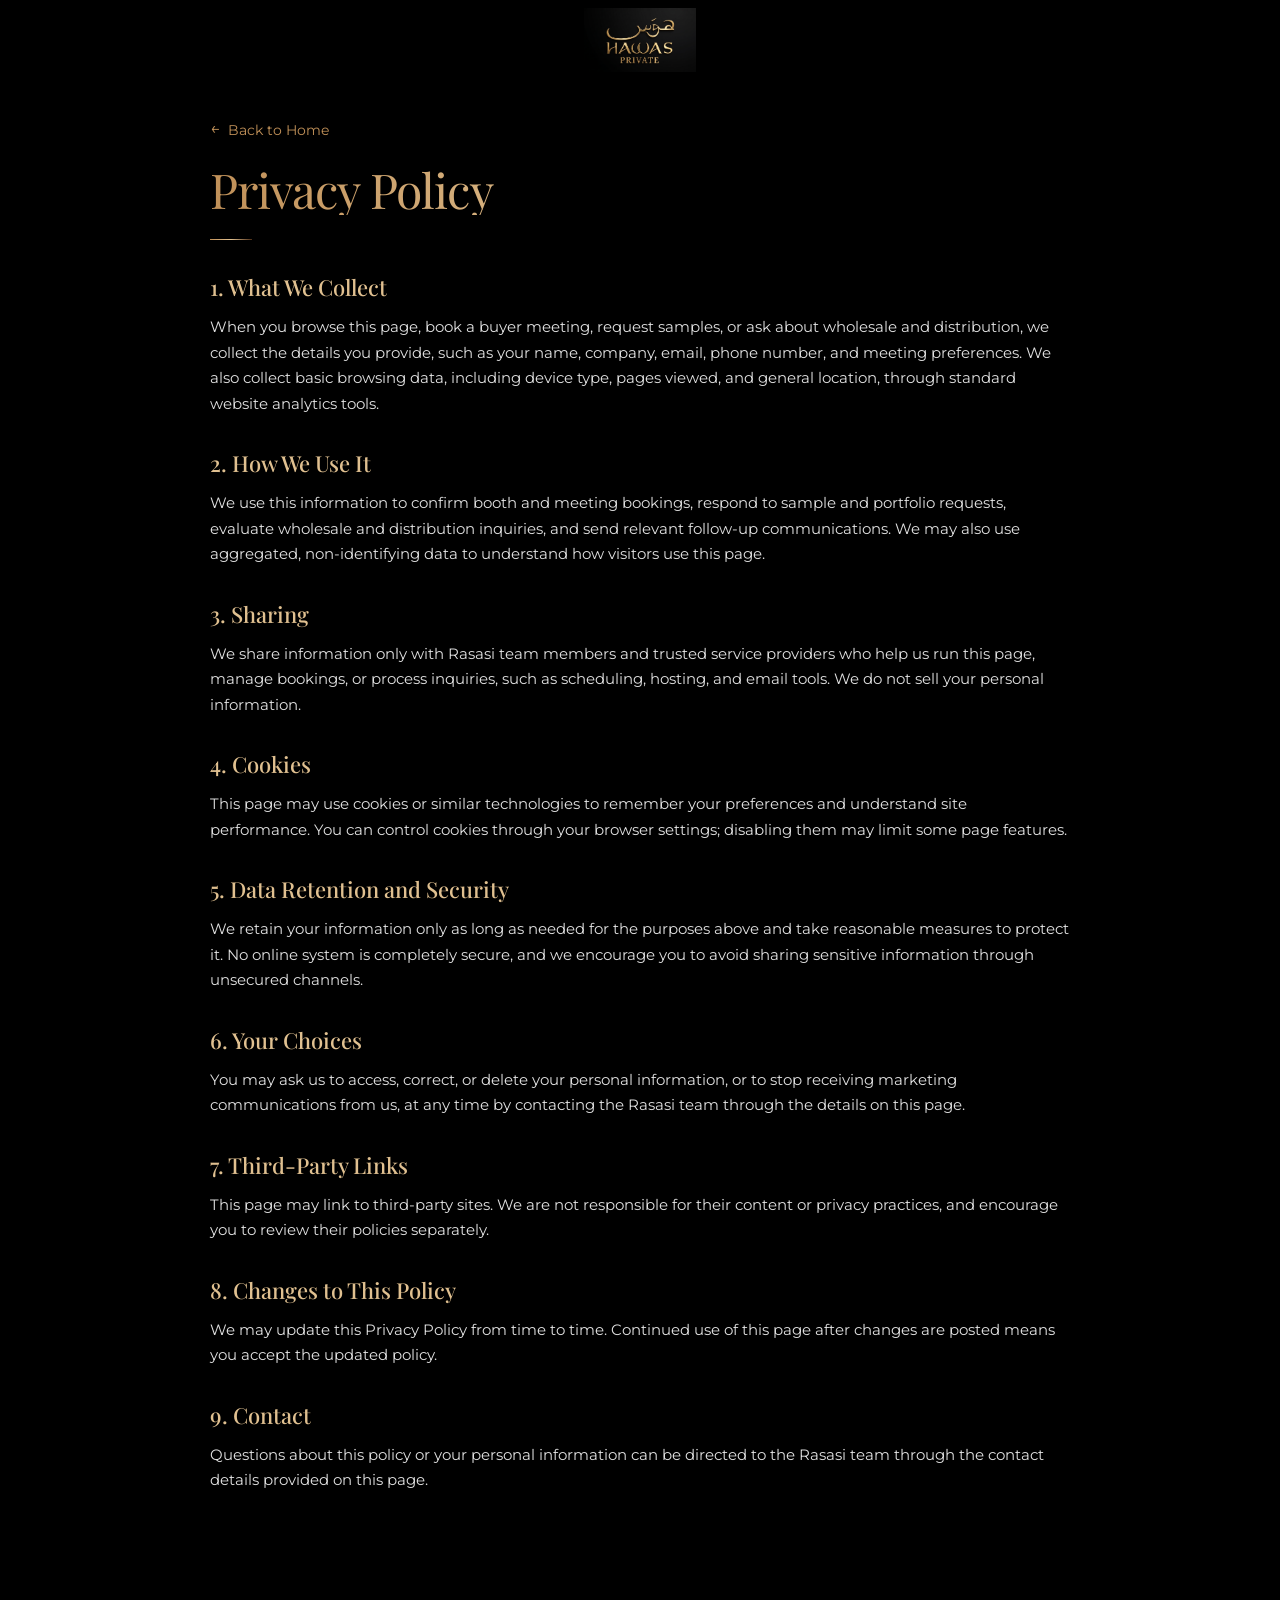
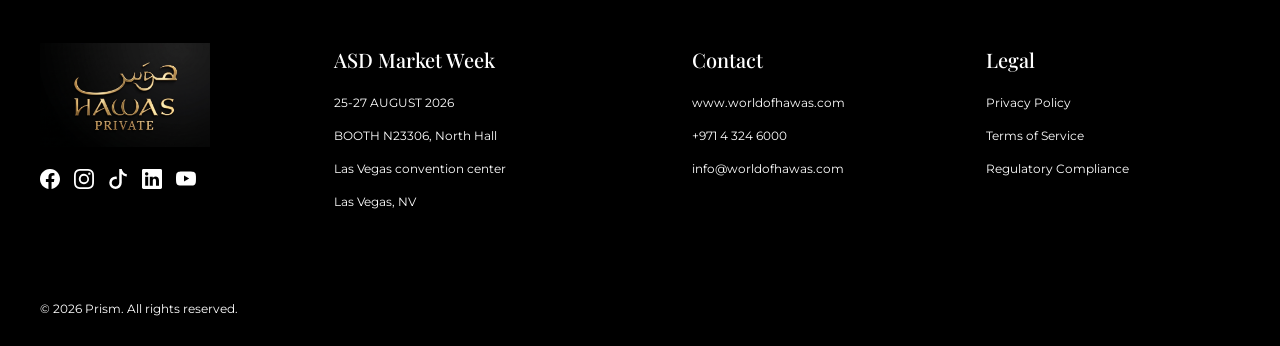
==== privacy-policy.html @ e815b828 "new changes" ====
<!doctype html>
<html lang="en">

<head>
  <meta charset="UTF-8">
  <meta name="viewport" content="width=device-width, initial-scale=1.0">
  <meta name="description" content="Privacy Policy — The World of Hawas (Rasasi Perfumes)">
  <title>Privacy Policy — The World of Hawas</title>

  <link rel="preconnect" href="https://fonts.googleapis.com">
  <link rel="preconnect" href="https://fonts.gstatic.com" crossorigin>
  <link
    href="https://fonts.googleapis.com/css2?family=Playfair+Display:ital,wght@0,400..900;1,400..900&family=Montserrat:wght@300;400;500;600&display=swap"
    rel="stylesheet">
  <link rel="stylesheet" href="styles.css">
</head>

<body>
  <svg class="svg-sprite" aria-hidden="true">
    <defs>
      <linearGradient id="gold-gradient" x1="0%" y1="0%" x2="100%" y2="0%">
        <stop offset="0%" stop-color="#C09058" />
        <stop offset="50%" stop-color="#E0C090" />
        <stop offset="100%" stop-color="#503018" />
      </linearGradient>
    </defs>
    <symbol id="icon-facebook" viewBox="0 0 16 16">
      <path
        d="M16 8.049c0-4.446-3.582-8.05-8-8.05C3.58 0-.002 3.603-.002 8.05c0 4.017 2.926 7.347 6.75 7.951v-5.625h-2.03V8.05H6.75V6.275c0-2.017 1.195-3.131 3.022-3.131.876 0 1.791.157 1.791.157v1.98h-1.009c-.993 0-1.303.621-1.303 1.258v1.51h2.218l-.354 2.326H9.25V16c3.824-.604 6.75-3.934 6.75-7.951" />
    </symbol>
    <symbol id="icon-instagram" viewBox="0 0 16 16">
      <path
        d="M8 0C5.829 0 5.556.01 4.703.048 3.85.088 3.269.222 2.76.42a3.9 3.9 0 0 0-1.417.923A3.9 3.9 0 0 0 .42 2.76C.222 3.268.087 3.85.048 4.7.01 5.555 0 5.827 0 8.001c0 2.172.01 2.444.048 3.297.04.852.174 1.433.372 1.942.205.526.478.972.923 1.417.444.445.89.719 1.416.923.51.198 1.09.333 1.942.372C5.555 15.99 5.827 16 8 16s2.444-.01 3.298-.048c.851-.04 1.434-.174 1.943-.372a3.9 3.9 0 0 0 1.416-.923c.445-.445.718-.891.923-1.417.197-.509.332-1.09.372-1.942C15.99 10.445 16 10.173 16 8s-.01-2.445-.048-3.299c-.04-.851-.175-1.433-.372-1.941a3.9 3.9 0 0 0-.923-1.417A3.9 3.9 0 0 0 13.24.42c-.51-.198-1.092-.333-1.943-.372C10.443.01 10.172 0 7.998 0zm-.717 1.442h.718c2.136 0 2.389.007 3.232.046.78.035 1.204.166 1.486.275.373.145.64.319.92.599.28.28.453.546.598.92.11.281.24.705.275 1.485.039.843.047 1.096.047 3.231s-.008 2.389-.047 3.232c-.035.78-.166 1.203-.275 1.485a2.5 2.5 0 0 1-.599.919c-.28.28-.546.453-.92.598-.28.11-.704.24-1.485.276-.843.038-1.096.047-3.232.047s-2.39-.009-3.233-.047c-.78-.036-1.203-.166-1.485-.276a2.5 2.5 0 0 1-.92-.598 2.5 2.5 0 0 1-.6-.92c-.109-.281-.24-.705-.275-1.485-.038-.843-.046-1.096-.046-3.233s.008-2.388.046-3.231c.036-.78.166-1.204.276-1.486.145-.373.319-.64.599-.92.28-.28.546-.453.92-.598.282-.11.705-.24 1.485-.276.738-.034 1.024-.044 2.515-.045zm4.988 1.328a.96.96 0 1 0 0 1.92.96.96 0 0 0 0-1.92m-4.27 1.122a4.109 4.109 0 1 0 0 8.217 4.109 4.109 0 0 0 0-8.217m0 1.441a2.667 2.667 0 1 1 0 5.334 2.667 2.667 0 0 1 0-5.334" />
    </symbol>
    <symbol id="icon-x" viewBox="0 0 16 16">
      <path
        d="M12.6.75h2.454l-5.36 6.142L16 15.25h-4.937l-3.867-5.07-4.425 5.07H.316l5.733-6.57L0 .75h5.063l3.495 4.633L12.6.75Zm-.86 13.028h1.36L4.323 2.145H2.865z" />
    </symbol>
    <symbol id="icon-linkedin" viewBox="0 0 16 16">
      <path
        d="M0 1.146C0 .513.526 0 1.175 0h13.65C15.474 0 16 .513 16 1.146v13.708c0 .633-.526 1.146-1.175 1.146H1.175C.526 16 0 15.487 0 14.854zm4.943 12.248V6.169H2.542v7.225zm-1.2-8.212c.837 0 1.358-.554 1.358-1.248-.015-.709-.52-1.248-1.342-1.248S2.4 3.226 2.4 3.934c0 .694.521 1.248 1.327 1.248zm4.908 8.212V9.359c0-.216.016-.432.08-.586.173-.431.568-.878 1.232-.878.869 0 1.216.662 1.216 1.634v3.865h2.401V9.25c0-2.22-1.184-3.252-2.764-3.252-1.274 0-1.845.7-2.165 1.193v.025h-.016l.016-.025V6.169h-2.4c.03.678 0 7.225 0 7.225z" />
    </symbol>
    <symbol id="icon-youtube" viewBox="0 0 16 16">
      <path
        d="M8.051 1.999h.089c.822.003 4.987.033 6.11.335a2.01 2.01 0 0 1 1.415 1.42c.101.38.172.883.22 1.402l.01.104.022.26.008.104c.065.914.073 1.77.074 1.957v.075c-.001.194-.01 1.108-.082 2.06l-.008.105-.009.104c-.05.572-.124 1.14-.235 1.558a2.01 2.01 0 0 1-1.415 1.42c-1.16.312-5.569.334-6.18.335h-.142c-.309 0-1.587-.006-2.927-.052l-.17-.006-.087-.004-.171-.007-.171-.007c-1.11-.049-2.167-.128-2.654-.26a2.01 2.01 0 0 1-1.415-1.419c-.111-.417-.185-.986-.235-1.558L.09 9.82l-.008-.104A31 31 0 0 1 0 7.68v-.123c.002-.215.01-.958.064-1.778l.007-.103.003-.052.008-.104.022-.26.01-.104c.048-.519.119-1.023.22-1.402a2.01 2.01 0 0 1 1.415-1.42c.487-.13 1.544-.21 2.654-.26l.17-.007.172-.006.086-.003.171-.007A100 100 0 0 1 7.858 2zM6.4 5.209v4.818l4.157-2.408z" />
    </symbol>
    <symbol id="icon-tiktok" viewBox="0 0 16 16">
      <path
        d="M9 0h1.98c.144.715.54 1.617 1.235 2.512C12.895 3.396 13.9 4 15 4v2.02c-.752 0-1.503-.2-2.188-.57-.686-.37-.992-.78-1.812-1.45V11a5 5 0 1 1-5-5c.346 0 .684.035 1.01.103V8.18A3.001 3.001 0 1 0 9 11V0z" />
    </symbol>
  </svg>

  <header class="site-header">
    <a href="index.html" class="header-logo" aria-label="The World of Hawas home">
      <img src="assets/hawas-private.jpg" alt="Hawas Private">
    </a>
  </header>

  <main class="texture-section">
    <div class="texture-overlay"></div>
    <div class="page-shell legal-content">
      <a href="index.html" class="back-link"><span class="back-arrow">&larr;</span> Back to Home</a>
      <h1 class="section-title">Privacy Policy</h1>
      <div class="gold-rule"></div>

      <h2>1. What We Collect</h2>
      <p>When you browse this page, book a buyer meeting, request samples, or ask about wholesale and distribution, we collect the details you provide, such as your name, company, email, phone number, and meeting preferences. We also collect basic browsing data, including device type, pages viewed, and general location, through standard website analytics tools.</p>

      <h2>2. How We Use It</h2>
      <p>We use this information to confirm booth and meeting bookings, respond to sample and portfolio requests, evaluate wholesale and distribution inquiries, and send relevant follow-up communications. We may also use aggregated, non-identifying data to understand how visitors use this page.</p>

      <h2>3. Sharing</h2>
      <p>We share information only with Rasasi team members and trusted service providers who help us run this page, manage bookings, or process inquiries, such as scheduling, hosting, and email tools. We do not sell your personal information.</p>

      <h2>4. Cookies</h2>
      <p>This page may use cookies or similar technologies to remember your preferences and understand site performance. You can control cookies through your browser settings; disabling them may limit some page features.</p>

      <h2>5. Data Retention and Security</h2>
      <p>We retain your information only as long as needed for the purposes above and take reasonable measures to protect it. No online system is completely secure, and we encourage you to avoid sharing sensitive information through unsecured channels.</p>

      <h2>6. Your Choices</h2>
      <p>You may ask us to access, correct, or delete your personal information, or to stop receiving marketing communications from us, at any time by contacting the Rasasi team through the details on this page.</p>

      <h2>7. Third-Party Links</h2>
      <p>This page may link to third-party sites. We are not responsible for their content or privacy practices, and encourage you to review their policies separately.</p>

      <h2>8. Changes to This Policy</h2>
      <p>We may update this Privacy Policy from time to time. Continued use of this page after changes are posted means you accept the updated policy.</p>

      <h2>9. Contact</h2>
      <p>Questions about this policy or your personal information can be directed to the Rasasi team through the contact details provided on this page.</p>
    </div>
  </main>

  <footer class="site-footer texture-section">
    <div class="texture-overlay"></div>
    <div class="page-shell footer-shell">
      <div class="footer-logo-column">
        <img src="assets/hawas-private.jpg" alt="Hawas Private">
        <div class="socials footer-socials" aria-label="Social links">
          <a href="https://www.facebook.com/profile.php?id=61593603328161" target="_blank" rel="noopener noreferrer" aria-label="Facebook"><svg>
              <use href="#icon-facebook"></use>
            </svg></a>
          <a href="https://www.instagram.com/worldofhawas/" target="_blank" rel="noopener noreferrer" aria-label="Instagram"><svg>
              <use href="#icon-instagram"></use>
            </svg></a>
          <a href="https://www.tiktok.com/@world.of.hawas?_r=1&amp;_t=ZS-993n6PqvIQe" target="_blank" rel="noopener noreferrer" aria-label="TikTok"><svg>
              <use href="#icon-tiktok"></use>
            </svg></a>
          <a href="https://www.linkedin.com/company/world-of-hawas" target="_blank" rel="noopener noreferrer" aria-label="LinkedIn"><svg>
              <use href="#icon-linkedin"></use>
            </svg></a>
          <a href="#" aria-label="YouTube"><svg>
              <use href="#icon-youtube"></use>
            </svg></a>
        </div>
      </div>
      <div class="footer-block">
        <h3>ASD Market Week</h3>
        <p>25-27 AUGUST 2026</p>
        <p>BOOTH N23306, North Hall</p>
        <p>Las Vegas convention center</p>
        <p>Las Vegas, NV</p>
      </div>
      <div class="footer-block">
        <h3>Contact</h3>
        <p><a href="https://www.worldofhawas.com" target="_blank" rel="noopener noreferrer">www.worldofhawas.com</a></p>
        <p><a href="tel:+97143246000">+971 4 324 6000</a></p>
        <p><a href="mailto:info@worldofhawas.com">info@worldofhawas.com</a></p>
      </div>
      <div class="footer-block">
        <h3>Legal</h3>
        <p><a href="privacy-policy.html">Privacy Policy</a></p>
        <p><a href="terms-of-service.html">Terms of Service</a></p>
        <p><a href="regulatory-compliance.html">Regulatory Compliance</a></p>
      </div>
      <div class="footer-bottom">
        <p>© 2026 Prism. All rights reserved.</p>
      </div>
    </div>
  </footer>
</body>

</html>
---- styles.css ----
:root {
  --gold: #C09058;
  --gold-light: #E0C090;
  --bronze: #503018;
  --black: #000000;
  --white: #ffffff;
  --display: "Playfair Display";
  --body: "Montserrat", Arial, sans-serif;
}

* {
  box-sizing: border-box;
}

html {
  scroll-behavior: smooth;
  background: #fff;
  overflow-x: hidden;
}

body {
  margin: 0;
  overflow-x: hidden;
  background: var(--black);
  color: #fff;
  font-family: var(--body);
  font-weight: 400;
  -webkit-font-smoothing: antialiased;
  text-rendering: optimizeLegibility;
}

button,
input,
textarea,
select {
  font: inherit;
}

button,
a {
  -webkit-tap-highlight-color: transparent;
}

a {
  color: inherit;
  text-decoration: none;
}

img {
  display: block;
  max-width: 100%;
}

.svg-sprite {
  position: absolute;
  width: 0;
  height: 0;
  overflow: hidden;
}

.sr-only {
  position: absolute !important;
  width: 1px !important;
  height: 1px !important;
  padding: 0 !important;
  margin: -1px !important;
  overflow: hidden !important;
  clip: rect(0, 0, 0, 0) !important;
  white-space: nowrap !important;
  border: 0 !important;
}

.page-shell {
  position: relative;
  z-index: 2;
  width: calc(100% - 80px);
  max-width: 1500px;
  margin: 0 auto;
}

.site-header {
  position: fixed;
  top: 0;
  left: 0;
  right: 0;
  width: 100%;
  z-index: 100;
  height: 80px;
  display: grid;
  place-items: center;
  background:
    linear-gradient(rgba(0, 0, 0, .82), rgba(0, 0, 0, .82)),
    url("assets/texture.jpg") center 62% / cover no-repeat;
  backdrop-filter: blur(10px);
  -webkit-backdrop-filter: blur(10px);
  box-shadow: 0 4px 20px rgba(0, 0, 0, 0.4);
}

.header-logo {
  width: 112px;
  height: 64px;
  overflow: hidden;
  background: #080808;
}

.header-logo img {
  width: 100%;
  height: 100%;
  object-fit: cover;
  object-position: center;
}

.texture-section {
  position: relative;
  isolation: isolate;
  background: url("assets/texture.jpg") center / cover no-repeat;
}

.texture-overlay {
  position: absolute;
  inset: 0;
  z-index: 0;
  background: rgba(0, 0, 0, .44);
  backdrop-filter: blur(2.4px);
}

.hero-section {
  position: relative;
  isolation: isolate;
  min-height: 790px;
  overflow: hidden;
  background: url("assets/hawas-ring.JPG") center bottom / cover no-repeat;
}

@media (min-width: 1440px) {
  .hero-section {
    background-size: auto 100%;
  }
}

.hero-shade {
  display: none;
}

.hero-inner {
  min-height: 790px;
  display: grid;
  grid-template-columns: minmax(0, .92fr) minmax(430px, .74fr);
  align-items: center;
  gap: 92px;
  padding-top: 80px;
  padding-bottom: 76px;
}

.hero-copy {
  max-width: 520px;
}

.display-title,
.section-title,
.faq-heading,
.faq-question,
.footer-block h3 {
  font-family: var(--display);
}

.desktop-title-lines {
  display: inline;
}

.mobile-title-lines {
  display: none;
}

.display-title {
  margin: 0 0 26px;
  background: linear-gradient(90deg, #C09058 0%, #E0C090 50%, #503018 100%);
  -webkit-background-clip: text;
  -webkit-text-fill-color: transparent;
  background-clip: text;
  font-size: 56px;
  line-height: 1.2;
  font-weight: 400;
  letter-spacing: -.025em;
}

.hero-copy>p {
  max-width: 510px;
  margin: 0 0 25px;
  font-size: 16px;
  line-height: 1.5;
}

.hero-copy>p+p {
  max-width: 520px;
  margin-top: 22px;
}

.gold-button {
  appearance: none;
  border: 0;
  min-height: 52px;
  display: inline-flex;
  align-items: center;
  justify-content: center;
  gap: 14px;
  padding: 0 28px;
  color: #070707;
  background: linear-gradient(90deg, #C09058 0%, #E0C090 50%, #503018 100%);
  cursor: pointer;
  transition: filter .2s ease, transform .2s ease;
  font-weight: 500 !important;
}

.gold-button:hover {
  filter: brightness(1.08);
}

.gold-button:active {
  transform: translateY(1px);
}

.gold-button:focus-visible {
  outline: 2px solid #fff;
  outline-offset: 3px;
}

.gold-button svg {
  width: 20px;
  height: 20px;
  fill: none;
  stroke: currentColor;
  stroke-width: 1.7;
  stroke-linecap: round;
  stroke-linejoin: round;
}

.gold-button svg.whatsapp-icon {
  fill: currentColor;
  stroke: none;
}

.hero-whatsapp {
  margin-top: 10px;
  min-width: 256px;
}

.mobile-form-whatsapp {
  display: none;
}

.lead-form {
  width: 100%;
  max-width: 505px;
  justify-self: end;
  display: grid;
  gap: 14px;
}

.lead-form input,
.lead-form select,
.lead-form textarea,
.phone-field {
  width: 100%;
  min-height: 56px;
  border: 1px solid rgba(255, 255, 255, .3);
  border-radius: 0;
  background: rgba(0, 0, 0, .45);
  backdrop-filter: blur(4px);
  -webkit-backdrop-filter: blur(4px);
  color: #fff;
  outline: none;
}

.lead-form input,
.lead-form select,
.lead-form textarea {
  padding: 0 16px;
}

.lead-form textarea {
  min-height: 86px;
  padding-top: 15px;
  resize: vertical;
}

.lead-form input::placeholder,
.lead-form textarea::placeholder {
  color: rgba(255, 255, 255, .94);
  opacity: 1;
}

.custom-select-wrapper {
  position: relative;
  width: 100%;
}

.custom-select-trigger {
  width: 100%;
  min-height: 56px;
  border: 1px solid rgba(255, 255, 255, .3);
  border-radius: 0;
  background: rgba(0, 0, 0, .45);
  backdrop-filter: blur(4px);
  -webkit-backdrop-filter: blur(4px);
  color: rgba(255, 255, 255, .94);
  padding: 0 16px;
  display: flex;
  align-items: center;
  justify-content: space-between;
  cursor: pointer;
  text-align: left;
  transition: border-color 0.2s ease, background-color 0.2s ease;
}

.custom-select-trigger:focus,
.custom-select-wrapper.is-open .custom-select-trigger {
  border-color: var(--gold-light);
  background: rgba(0, 0, 0, .85);
  outline: none;
}

.custom-select-arrow {
  width: 16px;
  height: 16px;
  fill: none;
  stroke: var(--gold);
  stroke-width: 2;
  stroke-linecap: round;
  stroke-linejoin: round;
  transition: transform 0.2s ease;
  flex-shrink: 0;
}

.custom-select-wrapper.is-open .custom-select-arrow {
  transform: rotate(180deg);
}

.custom-select-options {
  position: absolute;
  top: calc(100% + 4px);
  left: 0;
  right: 0;
  z-index: 99;
  background: #111111;
  border: 1px solid rgba(255, 255, 255, .25);
  box-shadow: 0 10px 30px rgba(0, 0, 0, .9);
  list-style: none;
  margin: 0;
  padding: 4px 0;
  display: none;
  max-height: 240px;
  overflow-y: auto;
}

.custom-select-wrapper.is-open .custom-select-options {
  display: block;
}

.custom-select-option {
  padding: 12px 16px;
  font-size: 14px;
  color: rgba(255, 255, 255, .9);
  cursor: pointer;
  transition: background 0.15s ease, color 0.15s ease;
}

.custom-select-option.is-placeholder {
  color: rgba(255, 255, 255, .6);
}

.custom-select-option:hover,
.custom-select-option.is-selected {
  background: linear-gradient(90deg, #C09058 0%, #E0C090 100%);
  color: #000000;
  font-weight: 500;
}

.lead-form input:focus,
.lead-form select:focus,
.lead-form textarea:focus,
.phone-field:focus-within {
  border-color: var(--gold-light);
  background: rgba(0, 0, 0, .85);
}

.form-row {
  display: grid;
  grid-template-columns: 1fr 1fr;
  gap: 14px;
}

.phone-field {
  display: flex;
  align-items: center;
  overflow: hidden;
}

.phone-field span {
  padding-left: 16px;
  white-space: nowrap;
  color: #fff;
  background: transparent;
  display: flex;
  align-items: center;
  height: 100%;
  backdrop-filter: blur(4px);
}

.phone-field input {
  border: 0;
  background: transparent;
  min-width: 0;
  padding-left: 8px;
  height: 100%;
  color: #fff;
  flex: 1;
}

.form-submit {
  width: 100%;
  margin-top: 2px;
}

.discovery-section {
  min-height: 600px;
  padding: 60px 0;
}

.discovery-grid {
  min-height: 482px;
  display: grid;
  grid-template-columns: 1fr 1.1fr;
  gap: 60px;
}

.logo-panel-wrap {
  width: 100%;
  max-width: 620px;
  height: 470px;
  overflow: hidden;
}

.logo-panel {
  width: 100%;
  height: 100%;
  object-fit: cover;
  object-position: center;
}

.discovery-copy {
  padding-top: 1px;
}

.section-title {
  margin: 0;
  background: linear-gradient(90deg, #C09058 0%, #E0C090 50%, #503018 100%);
  -webkit-background-clip: text;
  -webkit-text-fill-color: transparent;
  background-clip: text;
  font-size: 48px;
  line-height: 1.1;
  font-weight: 400;
  letter-spacing: -.02em;
}

.gold-rule {
  width: 42px;
  height: 1px;
  margin: 24px 0 0;
  background: linear-gradient(90deg, #C09058 0%, #E0C090 50%, #503018 100%);
}

.discovery-list {
  display: grid;
  gap: 16px;
  margin: 0;
  padding: 0;
  list-style: none;
  margin-top: 24px;
}

.discovery-list li {
  display: flex;
  align-items: center;
  gap: 17px;
  font-family: var(--display);
  font-size: 18px;
  line-height: 1.5;
}

.discovery-list svg {
  width: 21px;
  height: 21px;
  flex: 0 0 21px;
  fill: none;
  stroke: #fff;
  stroke-width: 1.8;
  stroke-linecap: round;
  stroke-linejoin: round;
}

.discovery-icon {
  width: 21px;
  height: 21px;
  flex: 0 0 21px;
  object-fit: contain;
  display: block;
}

.partnership-section {
  min-height: 275px;
  padding: 45px 0 0px;
  background-position: center 58%;
}

.partnership-title {
  text-align: center;
  margin-bottom: 66px;
}

.partnership-grid {
  display: grid;
  grid-template-columns: repeat(7, minmax(0, 1fr));
  gap: 22px;
}

.partner-item {
  min-width: 0;
  text-align: center;
  color: var(--gold);
}

.partner-item svg,
.partner-item img {
  width: 36px;
  height: 36px;
  margin: 0 auto 17px;
  display: block;
  object-fit: contain;
}

.partner-item svg {
  fill: none;
  stroke: url(#gold-gradient);
  stroke-width: 1.7;
  stroke-linecap: round;
  stroke-linejoin: round;
}

.partner-item p {
  margin: 0;
  color: #fff;
  font-family: var(--display);
  font-size: 18px;
  line-height: 1.5;
}

.cards-section {
  min-height: 630px;
  padding: 70px 0 78px;
  background-position: center 45%;
}

.cards-grid {
  display: grid;
  grid-template-columns: 1fr 1fr;
  gap: 40px;
}

.glass-card {
  min-height: 480px;
  display: flex;
  flex-direction: column;
  align-items: stretch;
  justify-content: flex-start;
  border: 1px solid rgba(255, 255, 255, .22);
  background: rgba(0, 0, 0, .14);
  padding: 47px 48px 39px;
  text-align: center;
}

.card-title {
  font-size: 47px;
  line-height: 1.2;
}

.glass-card>p {
  margin: 23px auto 27px;
  font-size: 14px;
  line-height: 1.5;
  max-width: 520px;
}

.map-card iframe,
.map-card img {
  width: 100%;
  height: 205px;
  border: 0;
  object-fit: cover;
  margin: 0 auto 24px;
}

.card-button {
  width: 100%;
  min-height: 52px;
  margin-top: auto;
}

.whatsapp-card {
  padding-left: 35px;
  padding-right: 35px;
}

.whatsapp-card>p {
  max-width: 500px;
  margin-bottom: 28px;
}

.whatsapp-message {
  min-height: 106px;
  display: flex;
  align-items: center;
  text-align: left;
  padding: 16px 18px;
  border: 1px solid rgba(255, 255, 255, .9);
  border-radius: 9px;
  font-size: 14px;
  line-height: 1.5;
}

.consent-row {
  position: relative;
  display: grid;
  grid-template-columns: 24px 1fr;
  align-items: center;
  gap: 14px;
  margin: 25px 0 25px;
  text-align: left;
  font-size: 14px;
  line-height: 1.5;
  cursor: pointer;
}

.consent-row input {
  position: absolute;
  opacity: 0;
  pointer-events: none;
}

.custom-checkbox {
  width: 24px;
  height: 24px;
  border: 2px solid #fff;
  background: transparent;
  display: grid;
  place-items: center;
}

.consent-row input:checked+.custom-checkbox::after {
  content: "";
  width: 12px;
  height: 12px;
  background: #ffffff;
}


.consent-row input:focus-visible+.custom-checkbox {
  outline: 2px solid var(--gold);
  outline-offset: 3px;
}

.consent-error {
  min-height: 18px;
  margin: 8px 0 -19px !important;
  color: #ffd7ca;
  font-size: 12px !important;
  line-height: 1.5;
}

.awaits-section {
  width: 100%;
  min-height: 420px;
  display: grid;
  grid-template-columns: minmax(0, 37%) minmax(0, 63%);
  background: var(--black);
  overflow: hidden;
}

.awaits-copy {
  display: grid;
  align-items: center;
  background-position: 20% center;
}

.awaits-copy-inner {
  position: relative;
  z-index: 2;
  width: min(500px, calc(100% - 80px));
  margin: 0 auto;
}

.awaits-copy .section-title {
  font-size: 48px;
  line-height: 1.2;
}

.awaits-copy p {
  margin: 25px 0 33px;
  font-size: 16px;
  line-height: 1.5;
}

.awaits-image {
  background: url("assets/Awaits.png") center 40% / cover no-repeat;
  height: 420px;
}

.faq-section {
  color: #060606;
  background: linear-gradient(90deg, #C09058 0%, #E0C090 50%, #503018 100%);
}

.faq-shell {
  padding: 48px 0 45px;
}

.faq-heading {
  margin: 0 0 32px;
  text-align: center;
  font-size: 44px;
  line-height: 1.2;
  font-weight: 400;
  letter-spacing: -.02em;
}

.faq-item {
  border-bottom: 1px solid rgba(68, 39, 20, .25);
}

.faq-question {
  width: 100%;
  display: grid;
  grid-template-columns: 1fr auto;
  align-items: center;
  gap: 30px;
  padding: 18px 0 16px;
  border: 0;
  background: transparent;
  color: #060606;
  text-align: left;
  font-size: 24px;
  line-height: 1.4;
  font-weight: 400;
  cursor: pointer;
}

.faq-chevron {
  width: 20px;
  height: 20px;
  fill: none;
  stroke: currentColor;
  stroke-width: 2;
  stroke-linecap: round;
  stroke-linejoin: round;
  transition: transform .2s ease;
}

.faq-item.is-open .faq-chevron {
  transform: rotate(180deg);
}

.faq-item.is-open.visual-down .faq-chevron {
  transform: none;
}

.faq-answer {
  overflow: hidden;
  max-height: 0;
  transition: max-height .3s ease;
}

.faq-item.is-open .faq-answer {
  max-height: 260px;
}

.faq-answer p {
  margin: 4px 0 22px;
  font-size: 16px;
  line-height: 1.5;
  font-weight: 400;
}

.site-footer {
  min-height: 309px;
  padding: 54px 0 28px;
  background-position: center 74%;
}

.site-footer .texture-overlay {
  background: rgba(0, 0, 0, .6);
}

.footer-shell {
  display: grid;
  grid-template-columns: 1fr 1.25fr 1fr 1fr;
  gap: 40px;
  align-items: start;
}

.footer-socials {
  margin-top: 22px;
  flex-wrap: wrap;
  justify-content: flex-start;
}

.footer-logo-column img {
  width: 170px;
  height: 104px;
  object-fit: cover;
}

.footer-block h3 {
  margin: 3px 0 20px;
  font-size: 20px;
  line-height: 1.4;
  font-weight: 500;
}

.footer-block p {
  margin: 0 0 15px;
  font-size: 12px;
  line-height: 1.5;
}

.footer-block a:hover,
.footer-bottom a:hover {
  color: var(--gold-light);
}

.socials {
  display: flex;
  gap: 14px;
  align-items: center;
}

.socials a {
  width: 20px;
  height: 20px;
  display: grid;
  place-items: center;
  color: #fff;
  transition: color 0.2s ease;
}

.socials a:hover {
  color: var(--gold-light);
}

.socials a svg {
  width: 20px;
  height: 20px;
  fill: currentColor;
  stroke: none;
  display: block;
}

.footer-bottom {
  grid-column: 1 / -1;
  display: flex;
  justify-content: flex-start;
  align-items: center;
  gap: 30px;
  margin-top: 34px;
  font-size: 12px;
  line-height: 1.5;
}

.footer-bottom p {
  margin: 0;
}

.toast {
  position: fixed;
  z-index: 100;
  left: 50%;
  bottom: 24px;
  max-width: calc(100% - 32px);
  padding: 12px 18px;
  transform: translate(-50%, 24px);
  opacity: 0;
  pointer-events: none;
  color: #111;
  background: var(--gold-light);
  box-shadow: 0 10px 35px rgba(0, 0, 0, .35);
  transition: opacity .2s ease, transform .2s ease;
  font-size: 14px;
  line-height: 1.5;
}

.toast.is-visible {
  opacity: 1;
  transform: translate(-50%, 0);
}

@media (max-width: 1023px) {
  .page-shell {
    width: min(900px, calc(100% - 48px));
  }

  .hero-inner {
    grid-template-columns: 1fr 420px;
    gap: 35px;
  }

  .discovery-grid {
    gap: 40px;
  }

  .partnership-grid {
    gap: 12px;
  }

  .partner-item p {
    font-size: 15px;
  }

  .glass-card {
    padding-left: 28px;
    padding-right: 28px;
  }

  .footer-shell {
    gap: 35px;
  }
}

@media (min-width: 768px) and (max-width: 1200px) {
  .awaits-copy.texture-section {
    padding-left: 12%;
  }
}

@media (max-width: 767px) {
  .page-shell {
    width: calc(100% - 48px);
  }

  .desktop-break {
    display: none;
  }

  .site-header {
    height: 80px;
  }

  .header-logo {
    width: 106px;
    height: 62px;
  }

  .hero-section {
    min-height: 680px;
    background-size: auto 800px;
    background-position: center top;
  }


  .hero-inner {
    min-height: 680px;
    display: block;
    padding-top: 116px;
    padding-bottom: 40px;
  }

  .hero-copy {
    max-width: 100%;
  }

  .desktop-title-lines {
    display: none;
  }

  .mobile-title-lines {
    display: inline;
    font-weight: 400 !important;
  }

  .display-title {
    margin-bottom: 28px;
    font-size: 40px;
    line-height: 1.2;
    letter-spacing: -.018em;

  }

  .hero-copy>p {
    margin-bottom: 24px;
    font-size: 15px;
    line-height: 1.5;
  }

  .hero-copy>p+p {
    margin-top: 25px;
    font-size: 15px;
  }

  .hero-whatsapp {
    min-width: 0;
    width: 258px;
    margin-top: 10px;
    padding-left: 18px;
    padding-right: 18px;
    font-size: 15px;
  }

  .lead-form {
    display: grid;
    margin-top: 36px;
  }

  .form-row {
    grid-template-columns: 1fr;
  }

  .mobile-form-whatsapp {
    display: flex !important;
    width: 100%;
    margin-top: 4px;
  }

  .discovery-section {
    min-height: 0;
    padding: 44px 0 35px;
    background-position: 48% center;
  }

  .discovery-section .texture-overlay,
  .partnership-section .texture-overlay,
  .cards-section .texture-overlay {
    background: rgba(0, 0, 0, .43);
    backdrop-filter: blur(2.3px);
  }

  .discovery-grid {
    min-height: 0;
    display: block;
  }

  .logo-panel-wrap {
    max-width: none;
    height: 340px;
  }

  .logo-panel {
    object-fit: cover;
  }

  .discovery-copy {
    padding-top: 44px;
  }

  .section-title {
    font-size: 32px;
    line-height: 1.3;
  }

  .gold-rule {
    margin: 22px 0 20px;
  }

  .discovery-list {
    gap: 23px;
  }

  .discovery-list li {
    gap: 15px;
    font-size: 16px;
    line-height: 1.5;
  }

  .discovery-list svg {
    width: 21px;
    height: 21px;
    flex-basis: 21px;
  }

  .partnership-section {
    min-height: 0;
    padding: 20px 0 60px;
    background-position: 52% 55%;
  }

  .partnership-title {
    max-width: 330px;
    margin: 0 auto 67px;
    text-align: center;
    font-size: 32px;
    line-height: 1.3;
  }

  .partnership-grid {
    display: grid;
    grid-template-columns: 1fr 1fr;
    gap: 40px 10px;
  }

  .partner-item svg,
  .partner-item img {
    width: 43px;
    height: 43px;
    margin-bottom: 26px;
    margin-left: auto;
    margin-right: auto;
  }

  .partner-item p {
    font-size: 18px;
    line-height: 1.5;
  }

  .cards-section {
    min-height: 0;
    padding: 30px 0 40px;
    background-position: 50% 44%;
  }

  .cards-grid {
    display: grid;
    grid-template-columns: 1fr;
    gap: 38px;
  }

  .glass-card {
    min-height: 0;
    padding: 47px 24px 39px;
  }

  .card-title {
    font-size: 32px;
    line-height: 1.3;
  }

  .glass-card>p {
    margin: 25px auto 27px;
    font-size: 16px;
    line-height: 1.5;
  }

  .map-card iframe,
  .map-card img {
    height: 180px;
    margin-bottom: 25px;
  }

  .card-button {
    min-height: 53px;
    padding-left: 16px;
    padding-right: 16px;
  }

  .whatsapp-card {
    padding-top: 48px;
    padding-bottom: 39px;
  }

  .whatsapp-card>p {
    margin-bottom: 28px;
  }

  .whatsapp-message {
    min-height: 132px;
    padding: 17px 16px;
    font-size: 14px;
    line-height: 1.5;
  }

  .consent-row {
    grid-template-columns: 24px 1fr;
    gap: 16px;
    margin: 26px 0 26px;
    font-size: 14px;
    line-height: 1.5;
  }

  .awaits-section {
    min-height: 350px;
    display: block;
    position: relative;
    background: url("assets/hawas-ring.JPG") center top / auto 430px no-repeat;
  }

  .awaits-section::before {
    content: "";
    position: absolute;
    inset: 0;
    background: rgba(0, 0, 0, .2);
  }

  .awaits-copy {
    min-height: 350px;
    display: grid;
    background: transparent;
  }

  .awaits-copy .texture-overlay {
    display: none;
  }

  .awaits-copy-inner {
    width: calc(100% - 48px);
    text-align: center;
    margin: 0 auto;
  }

  .awaits-copy .section-title {
    font-size: 32px;
    line-height: 1.3;
  }

  .awaits-copy p {
    margin: 25px 0 31px;
    font-size: 16px;
    line-height: 1.5;
  }

  .awaits-copy .gold-button {
    width: 100%;
  }

  .awaits-image {
    display: none;
  }

  .faq-shell {
    min-height: 0;
    width: calc(100% - 48px);
    padding: 50px 0 36px;
  }

  .faq-heading {
    max-width: 330px;
    margin: 0 auto 28px;
    font-size: 40px;
    line-height: 1.2;
  }

  .faq-question {
    gap: 16px;
    padding: 33px 0 16px;
    font-size: 20px;
    line-height: 1.4;
  }

  .faq-chevron {
    width: 20px;
    height: 20px;
  }

  .faq-item.is-open .faq-answer {
    max-height: 620px;
  }

  .faq-answer p {
    margin: 3px 0 28px;
    font-size: 14px;
    line-height: 1.5;
  }

  .site-footer {
    min-height: 0;
    padding: 41px 0 40px;
    background-position: 44% center;
  }

  .site-footer .texture-overlay {
    background: rgba(0, 0, 0, .63);
  }

  .footer-shell {
    display: block;
    width: calc(100% - 48px);
  }

  .footer-logo-column img {
    width: 172px;
    height: 112px;
    margin-bottom: 18px;
  }

  .footer-socials {
    margin-top: 0;
    margin-bottom: 36px;
  }

  .footer-block {
    margin-bottom: 44px;
  }

  .footer-block h3 {
    margin: 0 0 23px;
    font-size: 20px;
    line-height: 1.4;
  }

  .footer-block p {
    margin-bottom: 18px;
    font-size: 12px;
    line-height: 1.5;
  }


  .socials {
    justify-content: flex-start;
    gap: 14px;
  }


  .footer-bottom {
    display: block;
    margin-top: 0;
    font-size: 12px;
    line-height: 1.5;
  }


  .footer-bottom nav {
    display: grid;
    gap: 24px;
  }
}

@media (max-width: 374px) {

  .page-shell,
  .faq-shell,
  .footer-shell,
  .awaits-copy-inner {
    width: calc(100% - 36px);
  }

  .display-title {
    font-size: 32px;
  }

  .section-title,
  .partnership-title {
    font-size: 41px;
  }

  .faq-heading {
    font-size: 28px;
  }

  .faq-question {
    font-size: 20px;
    font-weight: 500;
  }
}

@media (prefers-reduced-motion: reduce) {
  html {
    scroll-behavior: auto;
  }

  *,
  *::before,
  *::after {
    transition-duration: .01ms !important;
    animation-duration: .01ms !important;
    animation-iteration-count: 1 !important;
  }
}

/* Legal / Policy Pages */
.legal-content {
  max-width: 860px;
  margin: 0 auto;
  padding: 120px 0 80px;
}

.legal-content h2 {
  font-family: var(--display);
  font-size: 22px;
  color: var(--gold-light);
  margin: 32px 0 12px;
  font-weight: 500;
}

.legal-content p,
.legal-content ul {
  font-size: 15px;
  line-height: 1.7;
  color: rgba(255, 255, 255, .88);
  margin: 0 0 16px;
}

.legal-content ul {
  padding-left: 22px;
}

.legal-content li {
  margin-bottom: 8px;
}

.back-link {
  display: inline-flex;
  align-items: center;
  gap: 8px;
  color: var(--gold);
  font-size: 14px;
  margin-bottom: 24px;
  transition: color 0.2s ease;
  text-decoration: none;
}

.back-link .back-arrow {
  display: inline-flex;
  align-items: center;
  justify-content: center;
  font-size: 17px;
  line-height: 1;
  transform: translateY(-1px);
}

.back-link:hover {
  color: var(--gold-light);
}
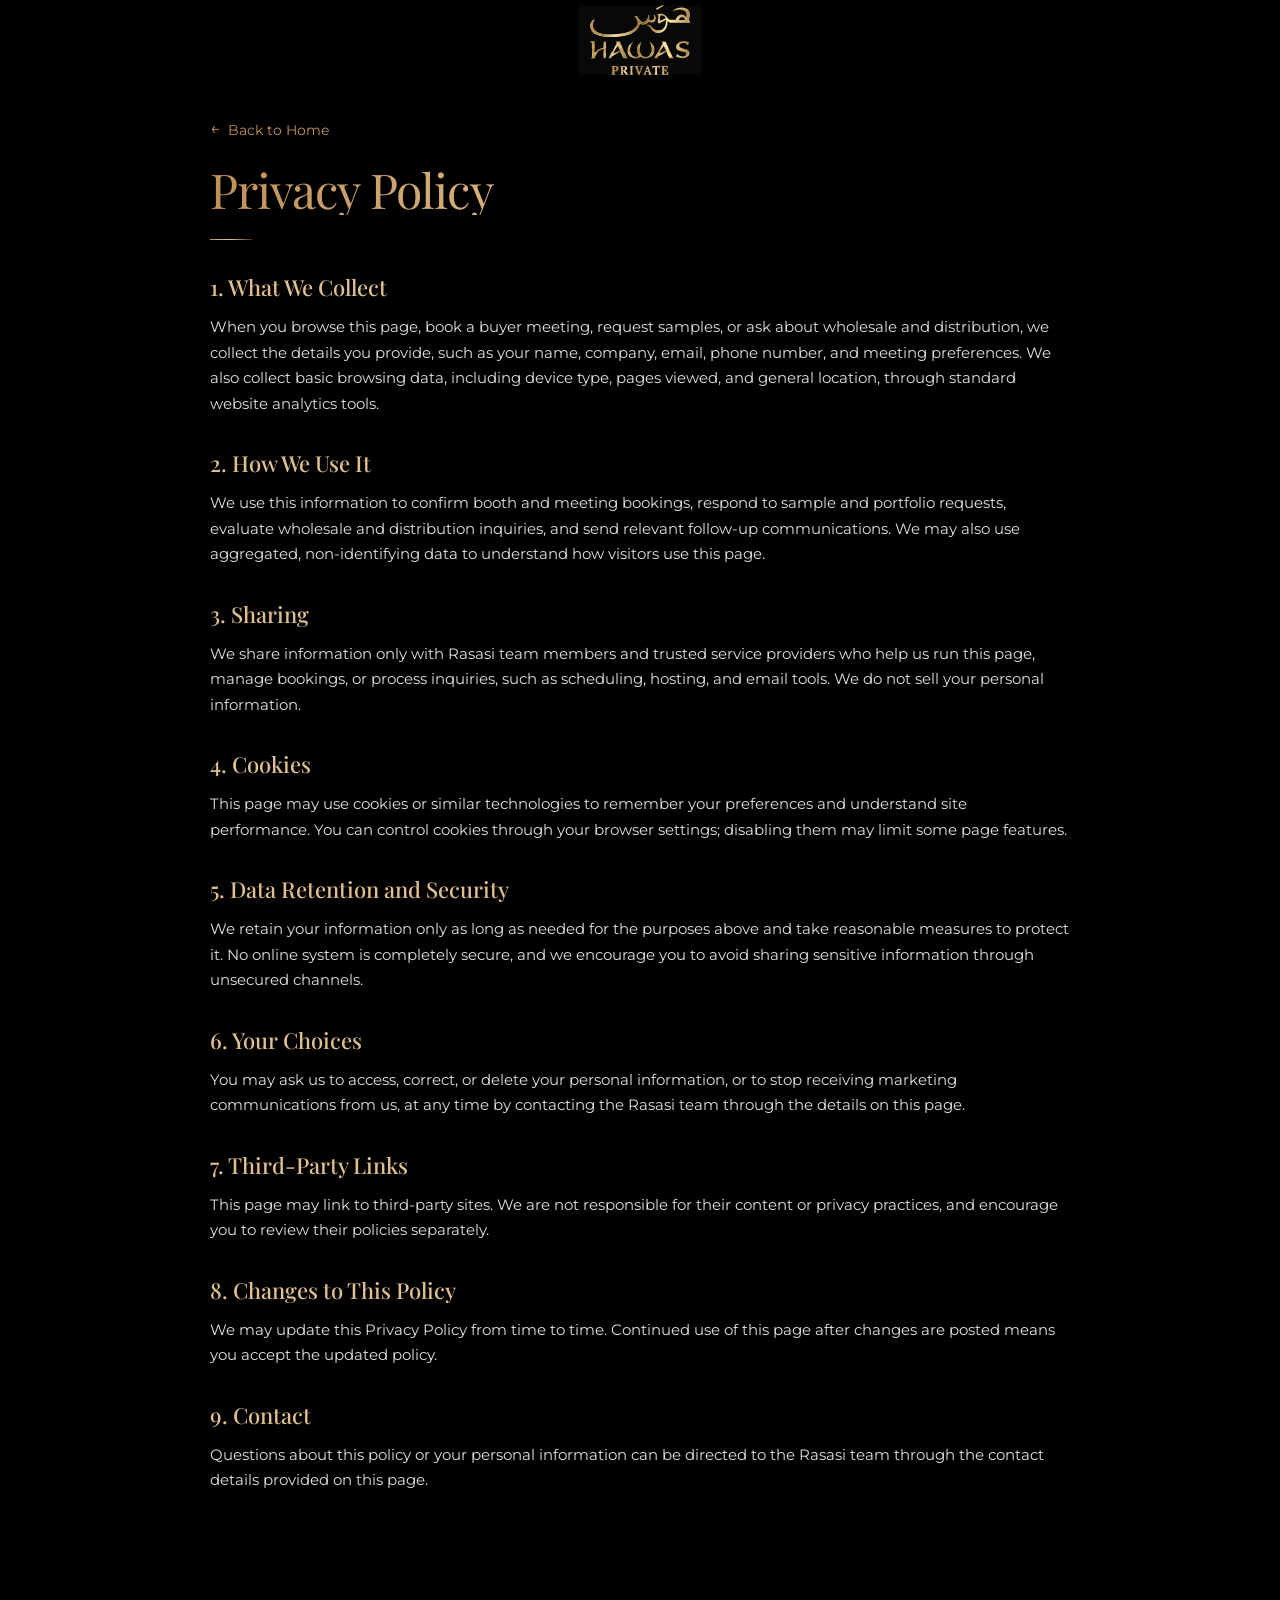
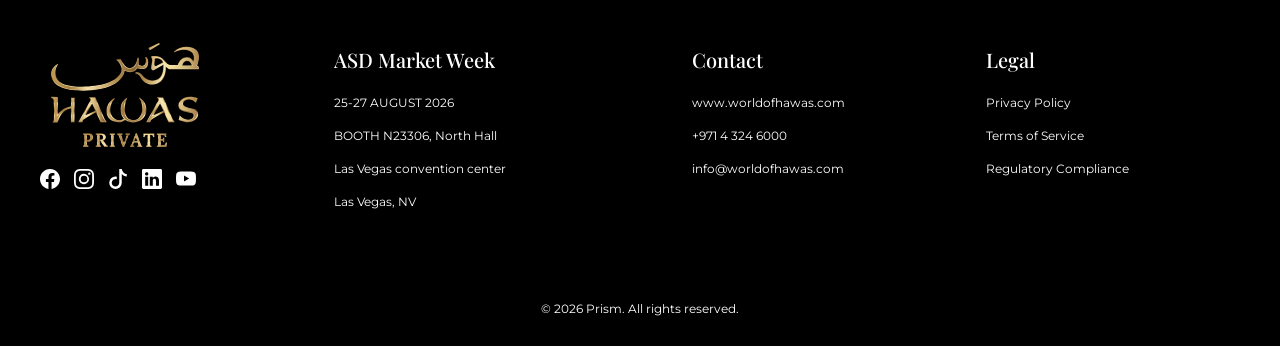
==== commit fc3c7082: "git push origin  main" ====
--- a/privacy-policy.html
+++ b/privacy-policy.html
@@ -52,7 +52,7 @@
 
   <header class="site-header">
     <a href="index.html" class="header-logo" aria-label="The World of Hawas home">
-      <img src="assets/hawas-private.jpg" alt="Hawas Private">
+      <img src="assets/Hawas Logo.svg" alt="Hawas Private">
     </a>
   </header>
 
@@ -96,7 +96,7 @@
     <div class="texture-overlay"></div>
     <div class="page-shell footer-shell">
       <div class="footer-logo-column">
-        <img src="assets/hawas-private.jpg" alt="Hawas Private">
+        <img src="assets/Hawas Logo.svg" alt="Hawas Private">
         <div class="socials footer-socials" aria-label="Social links">
           <a href="https://www.facebook.com/profile.php?id=61593603328161" target="_blank" rel="noopener noreferrer" aria-label="Facebook"><svg>
               <use href="#icon-facebook"></use>
--- a/styles.css
+++ b/styles.css
@@ -97,8 +97,8 @@
 }
 
 .header-logo {
-  width: 112px;
-  height: 64px;
+  width: 124px;
+  height: 70px;
   overflow: hidden;
   background: #080808;
 }
@@ -106,7 +106,7 @@
 .header-logo img {
   width: 100%;
   height: 100%;
-  object-fit: cover;
+  object-fit: contain;
   object-position: center;
 }
 
@@ -255,6 +255,7 @@
   justify-self: end;
   display: grid;
   gap: 14px;
+  scroll-margin-top: 100px;
 }
 
 .lead-form input,
@@ -276,6 +277,26 @@
 .lead-form select,
 .lead-form textarea {
   padding: 0 16px;
+}
+
+.required-field {
+  position: relative;
+  display: block;
+}
+
+.required-mark {
+  position: absolute;
+  top: 50%;
+  right: 14px;
+  color: #ff3b30;
+  transform: translateY(-50%);
+  pointer-events: none;
+  font-weight: 600;
+  line-height: 1;
+}
+
+.required-field input {
+  padding-right: 28px;
 }
 
 .lead-form textarea {
@@ -391,30 +412,39 @@
 }
 
 .phone-field {
-  display: flex;
+  position: relative;
+  display: grid;
+  grid-template-columns: 30% 70%;
   align-items: center;
   overflow: hidden;
 }
 
-.phone-field span {
-  padding-left: 16px;
-  white-space: nowrap;
+.country-code-select {
+  width: 100%;
+  min-height: 54px;
+  border: 0;
+  background: transparent;
   color: #fff;
-  background: transparent;
-  display: flex;
-  align-items: center;
-  height: 100%;
-  backdrop-filter: blur(4px);
+  padding: 0 8px 0 12px;
+}
+
+.country-code-select option {
+  color: #000;
 }
 
 .phone-field input {
   border: 0;
   background: transparent;
   min-width: 0;
-  padding-left: 8px;
+  padding-left: 10px;
   height: 100%;
   color: #fff;
-  flex: 1;
+  width: 100%;
+  padding-right: 28px;
+}
+
+.phone-required-mark {
+  right: 14px;
 }
 
 .form-submit {
@@ -439,12 +469,15 @@
   max-width: 620px;
   height: 470px;
   overflow: hidden;
+  display: grid;
+  place-items: center;
 }
 
 .logo-panel {
   width: 100%;
   height: 100%;
-  object-fit: cover;
+  display: block;
+  object-fit: contain;
   object-position: center;
 }
 
@@ -526,9 +559,14 @@
 }
 
 .partner-item {
+  appearance: none;
+  border: 0;
+  background: transparent;
+  padding: 0;
   min-width: 0;
   text-align: center;
   color: var(--gold);
+  cursor: pointer;
 }
 
 .partner-item svg,
@@ -554,6 +592,16 @@
   font-family: var(--display);
   font-size: 18px;
   line-height: 1.5;
+}
+
+.partner-item:hover p,
+.partner-item:focus-visible p {
+  color: var(--gold-light);
+}
+
+.partner-item:focus-visible {
+  outline: 2px solid var(--gold-light);
+  outline-offset: 8px;
 }
 
 .cards-section {
@@ -592,6 +640,7 @@
   max-width: 520px;
 }
 
+.map-embed,
 .map-card iframe,
 .map-card img {
   width: 100%;
@@ -599,6 +648,20 @@
   border: 0;
   object-fit: cover;
   margin: 0 auto 24px;
+}
+
+.map-embed {
+  position: relative;
+}
+
+.map-embed iframe {
+  margin: 0;
+}
+
+.map-embed a {
+  position: absolute;
+  inset: 0;
+  z-index: 1;
 }
 
 .card-button {
@@ -817,7 +880,7 @@
 .footer-logo-column img {
   width: 170px;
   height: 104px;
-  object-fit: cover;
+  object-fit: contain;
 }
 
 .footer-block h3 {
@@ -868,12 +931,13 @@
 .footer-bottom {
   grid-column: 1 / -1;
   display: flex;
-  justify-content: flex-start;
+  justify-content: center;
   align-items: center;
   gap: 30px;
   margin-top: 34px;
   font-size: 12px;
   line-height: 1.5;
+  text-align: center;
 }
 
 .footer-bottom p {
@@ -955,13 +1019,13 @@
   }
 
   .header-logo {
-    width: 106px;
-    height: 62px;
+    width: 116px;
+    height: 68px;
   }
 
   .hero-section {
     min-height: 680px;
-    background-size: auto 800px;
+    background-size: auto 595px;
     background-position: center top;
   }
 
@@ -1016,7 +1080,7 @@
 
   .lead-form {
     display: grid;
-    margin-top: 36px;
+    margin-top: 15vh;
   }
 
   .form-row {
@@ -1053,7 +1117,7 @@
   }
 
   .logo-panel {
-    object-fit: cover;
+    object-fit: contain;
   }
 
   .discovery-copy {
@@ -1147,6 +1211,7 @@
     line-height: 1.5;
   }
 
+  .map-embed,
   .map-card iframe,
   .map-card img {
     height: 180px;
@@ -1425,4 +1490,4 @@
 
 .back-link:hover {
   color: var(--gold-light);
-}+}
